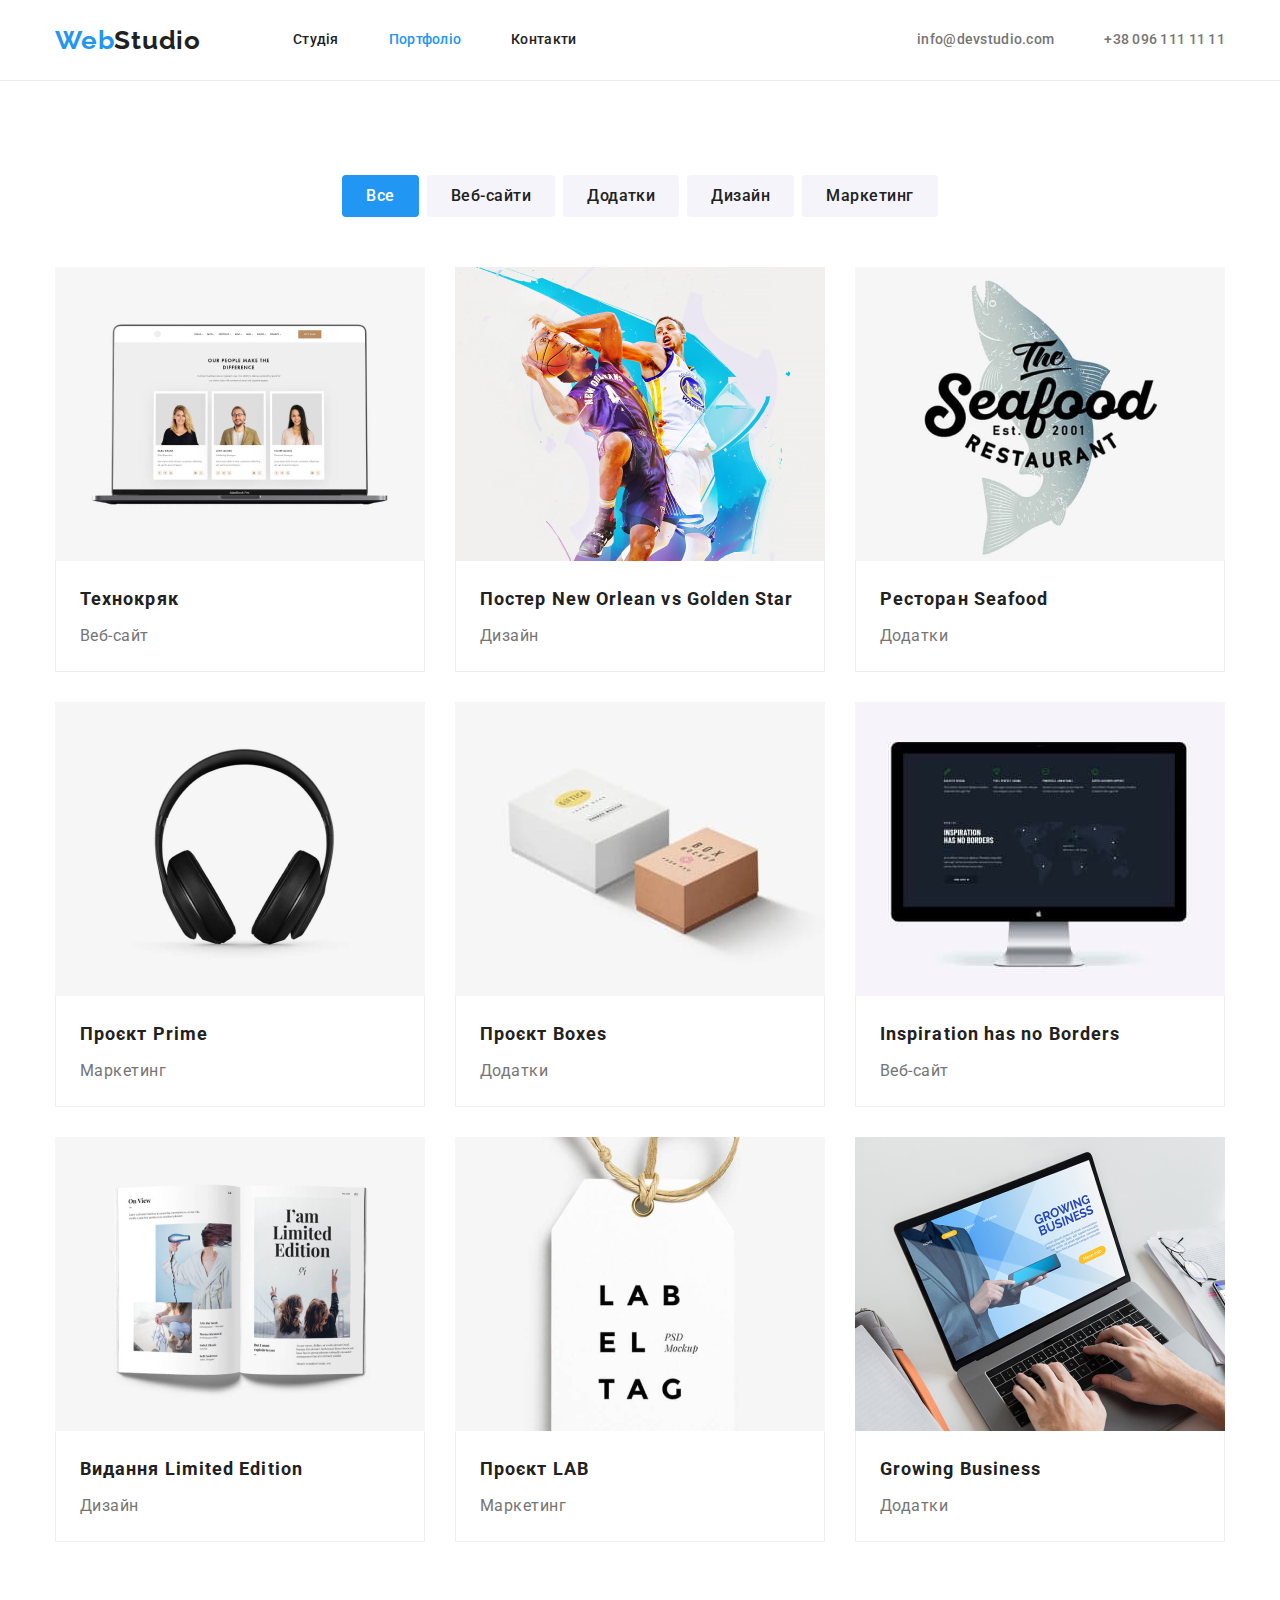
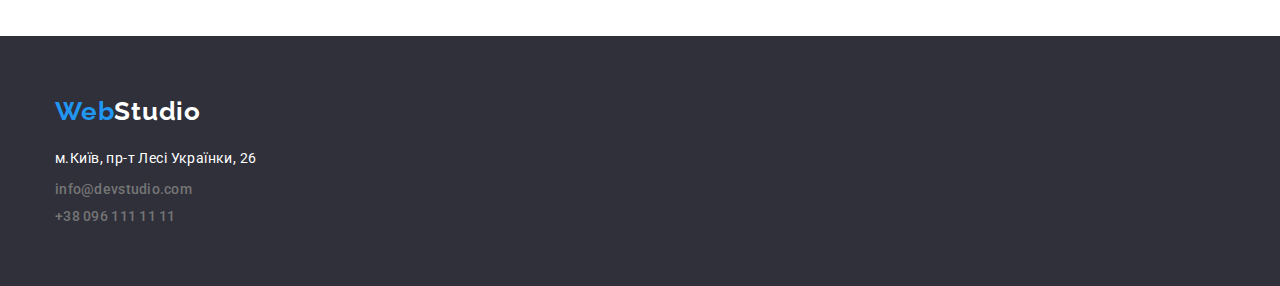
==== portfolio.html @ dbe396f9 "Initial commit" ====
<!DOCTYPE html>
<html lang="uk">
  <head>
    <meta charset="UTF-8" />
    <meta http-equiv="X-UA-Compatible" content="IE=edge" />
    <meta name="viewport" content="width=device-width, initial-scale=1.0" />
    <title>Портфоліо</title>

    <link rel="preconnect" href="https://fonts.googleapis.com" />
    <link rel="preconnect" href="https://fonts.gstatic.com" crossorigin />
    <link
      href="https://fonts.googleapis.com/css2?family=Raleway:wght@700&family=Roboto:wght@400;500;700;900&display=swap"
      rel="stylesheet"
    />
    <link
      rel="stylesheet"
      href="https://cdnjs.cloudflare.com/ajax/libs/modern-normalize/1.1.0/modern-normalize.min.css"
    />
    <link rel="stylesheet" href="./css/styles.css" />
  </head>

  <body>
    <header class="header">
      <!--Навігація сайту-->
      <div class="container header-container">
        <nav class="main-nav">
          <a href="./index.html" class="logo"> Web<span class="logo-header">Studio</span> </a>
          <ul class="site-nav">
            <li class="item"><a class="link" href="./index.html">Студія</a></li>
            <li class="item"><a class="link current" href="./portfolio.html">Портфоліо</a></li>
            <li class="item"><a class="link" href="">Контакти</a></li>
          </ul>
        </nav>

        <ul class="auth-nav">
          <li class="item">
            <a class="contact" href="mailto:info@devstudio.com">info@devstudio.com</a>
          </li>
          <li class="item"><a class="contact" href="tel:+380961111111">+38 096 111 11 11</a></li>
        </ul>
      </div>
    </header>

    <main>
      <!--Фільтр-->
      <section class="section option">
        <div class="container">
          <ul class="option-list">
            <li class="option-item">
              <button class="option-btn active" type="button">Все</button>
            </li>
            <li class="option-item"><button class="option-btn" type="button">Веб-сайти</button></li>
            <li class="option-item"><button class="option-btn" type="button">Додатки</button></li>
            <li class="option-item"><button class="option-btn" type="button">Дизайн</button></li>
            <li class="option-item"><button class="option-btn" type="button">Маркетинг</button></li>
          </ul>

          <!--Приклади робіт-->
          <ul class="portfolio">
            <li class="portfolio-item">
              <a class="portfolio-link" href="">
                <img class="portfolio-img" src="./images/pf-techno.jpg" alt="Люди" width="370" />
                <div class="portfolio-wrap">
                  <h2 class="portfolio-title">Технокряк</h2>
                  <p class="portfolio-text">Веб-сайт</p>
                </div>
              </a>
            </li>
            <li class="portfolio-item">
              <a class="portfolio-link" href="">
                <img
                  class="portfolio-img"
                  src="./images/pf-poster.jpg"
                  alt="Баскетбол"
                  width="370"
                />
                <div class="portfolio-wrap">
                  <h2 class="portfolio-title">Постер New Orlean vs Golden Star</h2>
                  <p class="portfolio-text">Дизайн</p>
                </div>
              </a>
            </li>
            <li class="portfolio-item">
              <a class="portfolio-link" href="">
                <img
                  class="portfolio-img"
                  src="./images/pf-seafood.jpg"
                  alt="Ресторан"
                  width="370"
                />
                <div class="portfolio-wrap">
                  <h2 class="portfolio-title">Ресторан Seafood</h2>
                  <p class="portfolio-text">Додатки</p>
                </div>
              </a>
            </li>
            <li class="portfolio-item">
              <a class="portfolio-link" href="">
                <img
                  class="portfolio-img"
                  src="./images/pf-prime.jpg"
                  alt="Навушники"
                  width="370"
                />
                <div class="portfolio-wrap">
                  <h2 class="portfolio-title">Проєкт Prime</h2>
                  <p class="portfolio-text">Маркетинг</p>
                </div>
              </a>
            </li>
            <li class="portfolio-item">
              <a class="portfolio-link" href="">
                <img class="portfolio-img" src="./images/pf-box.jpg" alt="Коробки" width="370" />
                <div class="portfolio-wrap">
                  <h2 class="portfolio-title">Проєкт Boxes</h2>
                  <p class="portfolio-text">Додатки</p>
                </div>
              </a>
            </li>
            <li class="portfolio-item">
              <a class="portfolio-link" href="">
                <img
                  class="portfolio-img"
                  src="./images/pf-inspiration.jpg"
                  alt="Монітор"
                  width="370"
                />
                <div class="portfolio-wrap">
                  <h2 class="portfolio-title">Inspiration has no Borders</h2>
                  <p class="portfolio-text">Веб-сайт</p>
                </div>
              </a>
            </li>
            <li class="portfolio-item">
              <a class="portfolio-link" href="">
                <img class="portfolio-img" src="./images/pf-le.jpg" alt="Журнал" width="370" />
                <div class="portfolio-wrap">
                  <h2 class="portfolio-title">Видання Limited Edition</h2>
                  <p class="portfolio-text">Дизайн</p>
                </div>
              </a>
            </li>
            <li class="portfolio-item">
              <a class="portfolio-link" href="">
                <img class="portfolio-img" src="./images/pf-lab.jpg" alt="Бірка" width="370" />
                <div class="portfolio-wrap">
                  <h2 class="portfolio-title">Проєкт LAB</h2>
                  <p class="portfolio-text">Маркетинг</p>
                </div>
              </a>
            </li>
            <li class="portfolio-item">
              <a class="portfolio-link" href="">
                <img class="portfolio-img" src="./images/pf-gb.jpg" alt="Бізнес" width="370" />
                <div class="portfolio-wrap">
                  <h2 class="portfolio-title">Growing Business</h2>
                  <p class="portfolio-text">Додатки</p>
                </div>
              </a>
            </li>
          </ul>
        </div>
      </section>
    </main>

    <footer class="footer">
      <div class="container">
        <a class="logo" href="./index.html"> Web<span class="accent-footer">Studio</span> </a>
        <address class="address">м.Київ, пр-т Лесі Українки, 26</address>
        <ul class="footer-link">
          <li class="footer-item">
            <a class="contact" href="mailto:info@devstudio.com">info@devstudio.com</a>
          </li>
          <li class="footer-item">
            <a class="contact" href="tel:+380961111111">+38 096 111 11 11</a>
          </li>
        </ul>
      </div>
    </footer>
  </body>
</html>
---- css/styles.css ----
:root {
  --primary-text-color: #757575;
  /*основний колір*/
  --accent-color: #2196F3;
  /*колір hover, focus, button*/
  --title-text-color: #212121;
  /*колір заголовків*/
  --white-color: #FFFFFF;
  --baner-color: #2F303A;
  --button-color: #F5F4FA;
}

body {
  color: var(--primary-text-color);
  font-family: 'Roboto', sans-serif;
}

/* Утиліти */
li {
  list-style-type: none;
  /*Видалено маркери списку*/
}

*,
*::before,
*::after {
  box-sizing: border-box;
}

.container {
  width: 1200px;
  margin-left: auto;
  margin-right: auto;
  padding-left: 15px;
  padding-right: 15px; 
}

h1,
h2,
h3,
h4,
h5,
p,
ul {
  margin-top: 0;
  margin-bottom: 0;
  padding: 0;
}

.section {
  padding-top: 94px;
  padding-bottom: 94px;
}

/*Header Logo*/

.header {
  border-bottom: 1px solid #ECECEC;

  background-color: var(--white-color);
}

.header-container {
  display: flex;
  align-content: center;
}

.main-nav {
  display: flex;
  align-items: center;
}

.logo {
  width: 145px;

  color: var(--accent-color);

  font-family: 'Raleway';
  font-weight: 700;
  font-size: 26px;
  line-height: 1.19;
  letter-spacing: 0.03em;
  text-decoration: none;
}

.logo-header {
  color: var(--title-text-color);
}

.accent-footer {
  color: var(--white-color);
}

/*Header Nav*/

.site-nav {
  display: flex;
  padding: 0;
  margin-left: 93px;
}

.site-nav .link {
  display: block;
  padding-top: 32px;
  padding-bottom: 32px;

  color: var(--title-text-color);

  font-weight: 500;
  font-size: 14px;
  line-height: 1.14;
  letter-spacing: 0.02em;
  text-decoration: none;
}

.site-nav .link:hover {
  color: var(--accent-color);
}

.site-nav .link:focus {
  color: var(--accent-color);
}

.site-nav .link.current {
  color: var(--accent-color);
}

.site-nav .item:not(:last-child) {
  margin-right: 50px;
}

.auth-nav {
  display: flex;
  padding: 0;
  margin-left: auto;
}

.auth-nav .contact {
  display: block;
  padding-top: 32px;
  padding-bottom: 32px;

  color: var(--primary-text-color);

  font-weight: 500;
  font-size: 14px;
  line-height: 1.14;
  letter-spacing: 0.02em;
  text-decoration: none;
}

.auth-nav .contact:hover {
  color: var(--accent-color);
}

.auth-nav .contact:focus {
  color: var(--accent-color);
}

.auth-nav .item:not(:last-child) {
  margin-right: 50px;
}

/*Footer*/
.footer {
  padding-top: 60px;
  padding-bottom: 60px;
  background-color: var(--baner-color);
}

.address {
  margin-top: 20px;

  color: var(--white-color);

  font-style: normal;
  font-size: 14px;
  line-height: 1.71;
  letter-spacing: 0.03em;
}

.footer-link {
  margin-top: 9px;
}

.footer-link .contact {
  color: var(--primary-text-color);

  font-weight: 500;
  font-size: 14px;
  line-height: 1.14;
  letter-spacing: 0.02em;
  text-decoration: none;
}

.footer-link .contact:hover {
  color: var(--accent-color);
}

.footer-link .contact:focus {
  color: var(--accent-color);
}

.footer-item:not(:first-child) {
  margin-top: 9px;
}

/*Main Studio*/

/*Hero*/
.hero {
  padding-top: 200px;
  padding-bottom: 200px;
  text-align: center;
  background-color: var(--baner-color);
}

.hero-title {
  margin-bottom: 30px;

  color: var(--white-color);

  font-weight: 900;
  font-size: 44px;
  line-height: 1.36;
  letter-spacing: 0.06em;
  text-transform: uppercase;
}

.hero-btn {
  min-width: 200px;
  padding-top: 10px;
  padding-left: 32px;
  padding-right: 32px;
  padding-bottom: 10px;
  border-radius: 4px;
  border: none;

  background-color: var(--accent-color);
  color: var(--white-color);

  font-family: inherit;
  font-weight: 700;
  font-size: 16px;
  line-height: 1.88;
  letter-spacing: 0.06em;
  cursor: pointer;

  box-shadow: 0px 4px 4px rgba(0, 0, 0, 0.15);
}

/*Benefits*/

.benefits {
  padding-bottom: 47px;
}

.benefits-list {
  display: flex;
  flex-wrap: wrap;  
}

.benefits-item {
  width: 270px;
  margin-right: 30px;
}

.benefits-item:last-child {
  margin-right: 0;
}

.benefits-subtitle {
  margin-bottom: 10px;

  color: var(--title-text-color);

  font-weight: 700;
  font-size: 14px;
  line-height: 1.14;
  letter-spacing: 0.03em;
  text-transform: uppercase;
}

.benefits-text {
  font-size: 14px;
  line-height: 1.71;
  letter-spacing: 0.03em;
}

/*Works*/
.work {
  padding-top: 47px;
}

.work-title {
  margin-bottom: 50px;

  color: var(--title-text-color);

  font-weight: 700;
  font-size: 36px;
  line-height: 1.17;
  text-align: center;
  letter-spacing: 0.03em;
}

.work-list {
  display: flex;
}

.work-item {
  width: 370px;
}

.work-item:not(:last-child) {
  margin-right: 30px;
}

/*Team*/
.team {
  background-color: var(--button-color);
}

.team-title {
  margin-bottom: 50px;

  color: var(--title-text-color);

  font-weight: 700;
  font-size: 36px;
  line-height: 1.17;
  text-align: center;
  letter-spacing: 0.03em;
}

.team-list {
  display: flex;
}

.team-item {
  width: 270px;
  background-color: var(--white-color);
}

.team-item:not(:last-child) {
  margin-right: 30px;
}

.team-foto {
  display: block;
}

.team-wrap {
  padding: 30px 0;
}

.team-name {
  margin-bottom: 10px;

  color: var(--title-text-color);

  font-weight: 500;
  font-size: 16px;
  line-height: 1.19;
  letter-spacing: 0.03em;
  text-align: center;
}

.team-position {
  font-size: 16px;
  line-height: 1.19;
  letter-spacing: 0.03em;
  text-align: center;
}


/*Portfolio*/
.option-list {
  display: flex;
  margin-bottom: 50px;
  justify-content: center;
}

.option-item:not(:last-child) {
  margin-right: 8px;
}

.option-btn {
  padding-top: 6px;
  padding-left: 22px;
  padding-right: 22px;
  padding-bottom: 6px;
  border-radius: 4px;
  border-color: transparent;

  background-color: var(--button-color);
  color: var(--title-text-color);

  font-family: inherit;
  font-weight: 500;
  font-size: 16px;
  line-height: 1.62;
  letter-spacing: 0.03em;
  cursor: pointer;
}

.active {
  background-color: var(--accent-color);
  color: var(--white-color);
}

.option-btn:hover {
  background-color: var(--accent-color);
  color: var(--white-color);
}

.portfolio {
  display: flex;
  flex-wrap: wrap;
  margin-left: -30px;
  margin-top: -30px;
}

.portfolio-item {
  flex-basis: calc(100% / 3 - 60px);
  margin-left: 30px;
  margin-top: 30px;
}

.portfolio-link {
  text-decoration: none;
}

.portfolio-img {
  display: block;  
}

.portfolio-wrap {
  padding:20px 24px;
  border: 1px solid #EEEEEE;
  border-top: none;
  }

.portfolio-title {
  margin-bottom: 4px;

  color: var(--title-text-color);

  font-weight: 700;
  font-size: 18px;
  line-height: 2;
  letter-spacing: 0.06em;
}

.portfolio-text {
  color: var(--primary-text-color);

  font-size: 16px;
  line-height: 1.88;
  letter-spacing: 0.03em;
}
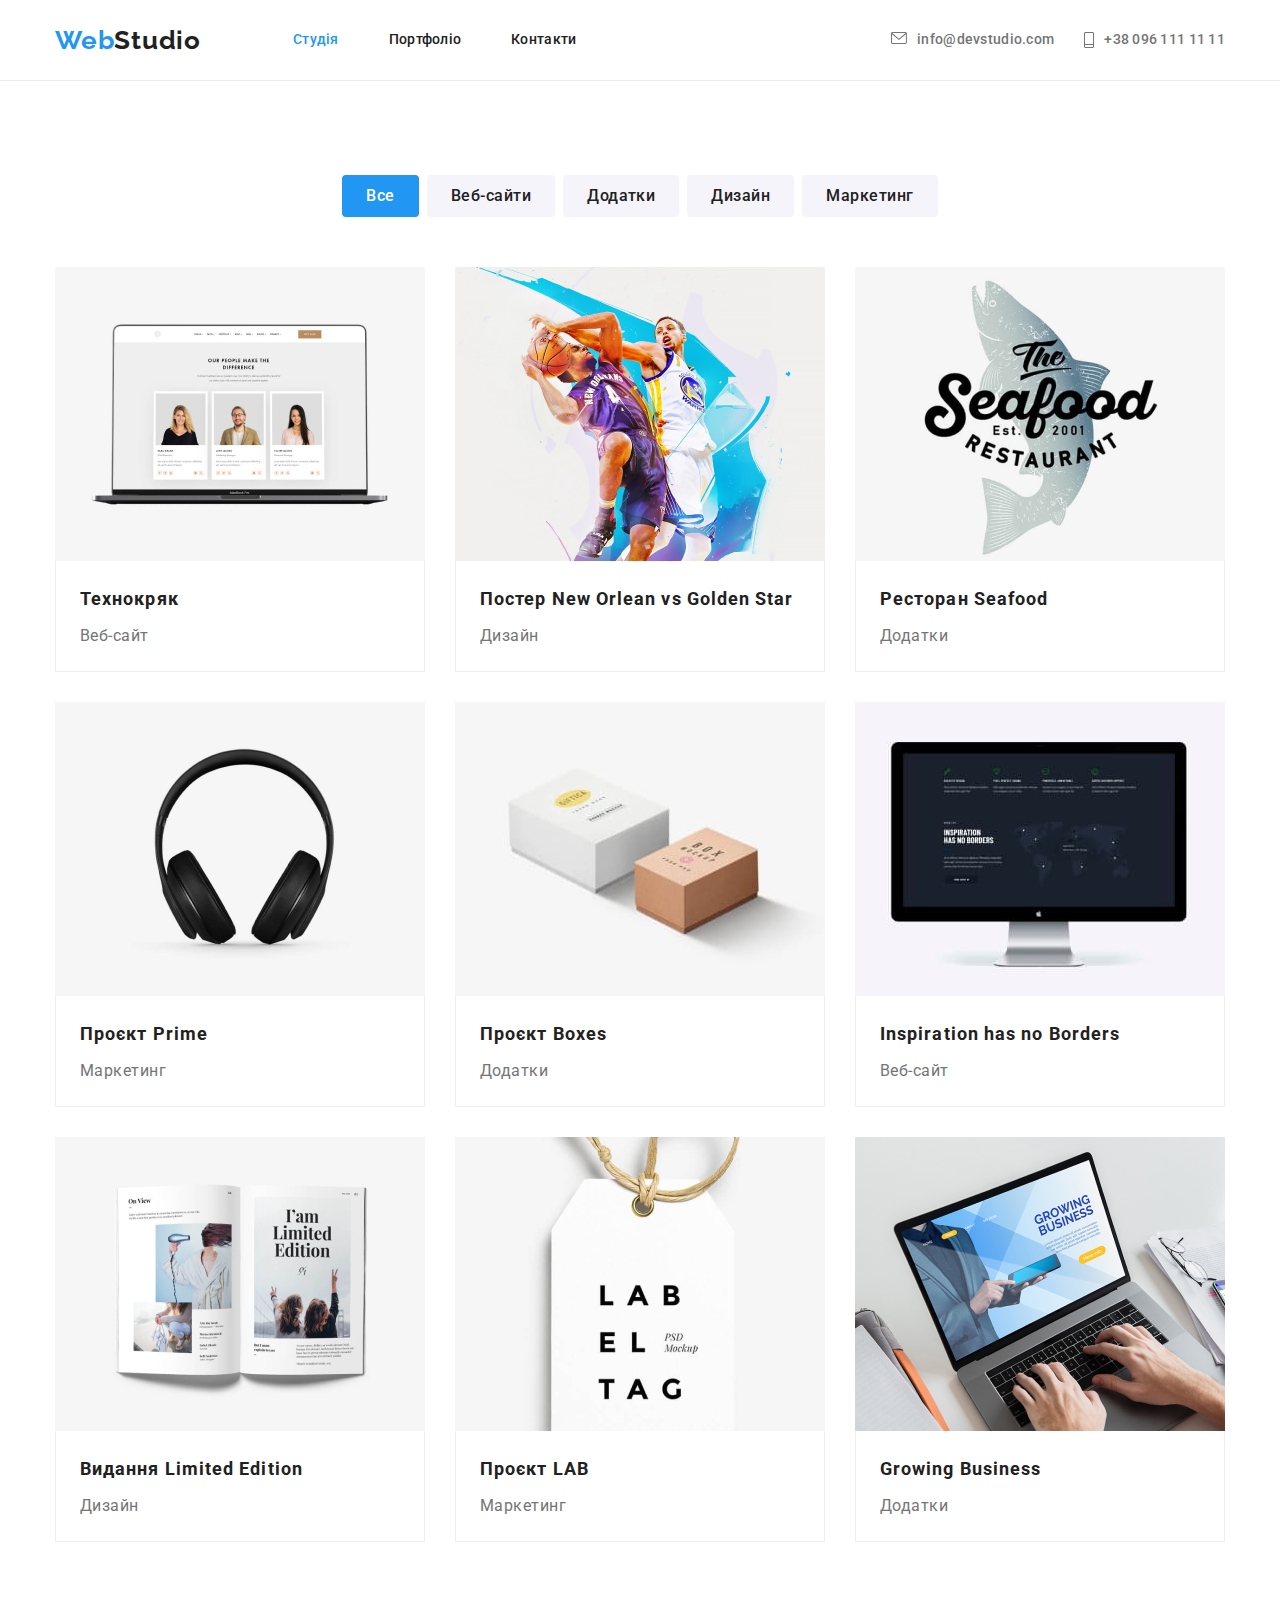
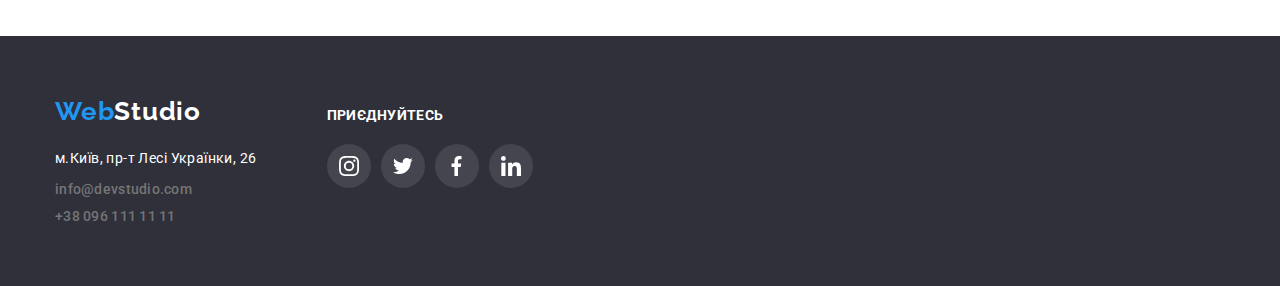
==== commit ba5ad058: "add effects" ====
--- a/portfolio.html
+++ b/portfolio.html
@@ -26,17 +26,29 @@
         <nav class="main-nav">
           <a href="./index.html" class="logo"> Web<span class="logo-header">Studio</span> </a>
           <ul class="site-nav">
-            <li class="item"><a class="link" href="./index.html">Студія</a></li>
-            <li class="item"><a class="link current" href="./portfolio.html">Портфоліо</a></li>
+            <li class="item"><a class="link current" href="./index.html">Студія</a></li>
+            <li class="item"><a class="link" href="./portfolio.html">Портфоліо</a></li>
             <li class="item"><a class="link" href="">Контакти</a></li>
           </ul>
         </nav>
 
         <ul class="auth-nav">
           <li class="item">
-            <a class="contact" href="mailto:info@devstudio.com">info@devstudio.com</a>
+            <a class="contact" href="mailto:info@devstudio.com">
+              <svg class="icon-header" width="16px" height="12px">
+                <use href="./images/icons.svg#icon-mail"></use>
+              </svg>
+              info@devstudio.com
+            </a>
           </li>
-          <li class="item"><a class="contact" href="tel:+380961111111">+38 096 111 11 11</a></li>
+          <li class="item">
+            <a class="contact" href="tel:+380961111111">
+              <svg class="icon-header" width="10px" height="16px">
+                <use href="./images/icons.svg#icon-phone"></use>
+              </svg>
+              +38 096 111 11 11
+            </a>
+          </li>
         </ul>
       </div>
     </header>
@@ -164,17 +176,52 @@
     </main>
 
     <footer class="footer">
-      <div class="container">
-        <a class="logo" href="./index.html"> Web<span class="accent-footer">Studio</span> </a>
-        <address class="address">м.Київ, пр-т Лесі Українки, 26</address>
-        <ul class="footer-link">
-          <li class="footer-item">
-            <a class="contact" href="mailto:info@devstudio.com">info@devstudio.com</a>
-          </li>
-          <li class="footer-item">
-            <a class="contact" href="tel:+380961111111">+38 096 111 11 11</a>
-          </li>
-        </ul>
+      <div class="container footer-container">
+        <div class="footer-info">
+          <a class="logo" href="./index.html"> Web<span class="accent-footer">Studio</span> </a>
+          <address class="address">м.Київ, пр-т Лесі Українки, 26</address>
+          <ul class="footer-link">
+            <li class="footer-item">
+              <a class="contact" href="mailto:info@devstudio.com">info@devstudio.com</a>
+            </li>
+            <li class="footer-item">
+              <a class="contact" href="tel:+380961111111">+38 096 111 11 11</a>
+            </li>
+          </ul>
+        </div>
+        <div class="join-container">
+          <span class="footer-join">Приєднуйтесь</span>
+          <ul class="footer-socials-list">
+            <li class="footer-socials-item">
+              <a class="footer-socials-link" href="">
+                <svg class="footer-socials-icon" width="20px" height="20px">
+                  <use href="./images/icons.svg#icon-instagram"></use>
+                </svg>
+              </a>
+            </li>
+            <li class="footer-socials-item">
+              <a class="footer-socials-link" href="">
+                <svg class="footer-socials-icon" width="20px" height="20px">
+                  <use href="./images/icons.svg#icon-twitter"></use>
+                </svg>
+              </a>
+            </li>
+            <li class="footer-socials-item">
+              <a class="footer-socials-link" href="">
+                <svg class="footer-socials-icon" width="20px" height="20px">
+                  <use href="./images/icons.svg#icon-facebook"></use>
+                </svg>
+              </a>
+            </li>
+            <li class="footer-socials-item">
+              <a class="footer-socials-link" href="">
+                <svg class="footer-socials-icon" width="20px" height="20px">
+                  <use href="./images/icons.svg#icon-linkedin"></use>
+                </svg>
+              </a>
+            </li>
+          </ul>
+        </div>
       </div>
     </footer>
   </body>
--- a/css/styles.css
+++ b/css/styles.css
@@ -8,6 +8,8 @@
   --white-color: #FFFFFF;
   --baner-color: #2F303A;
   --button-color: #F5F4FA;
+  --icon-color:#AFB1B8;
+  --bg-color-icon:#FFFFFF1A;
 }
 
 body {
@@ -95,7 +97,6 @@
 
 .site-nav {
   display: flex;
-  padding: 0;
   margin-left: 93px;
 }
 
@@ -131,17 +132,18 @@
 
 .auth-nav {
   display: flex;
-  padding: 0;
   margin-left: auto;
+  align-items: center;
+  justify-content: center;
 }
 
 .auth-nav .contact {
-  display: block;
+  display: inline-flex;
   padding-top: 32px;
   padding-bottom: 32px;
-
-  color: var(--primary-text-color);
-
+  
+  color: inherit;
+  
   font-weight: 500;
   font-size: 14px;
   line-height: 1.14;
@@ -149,6 +151,12 @@
   text-decoration: none;
 }
 
+.icon-header {
+  display: inline-block;
+  margin-right: 10px;
+  fill: currentColor;  
+}
+
 .auth-nav .contact:hover {
   color: var(--accent-color);
 }
@@ -158,7 +166,7 @@
 }
 
 .auth-nav .item:not(:last-child) {
-  margin-right: 50px;
+  margin-right: 30px;
 }
 
 /*Footer*/
@@ -170,7 +178,7 @@
 
 .address {
   margin-top: 20px;
-
+  
   color: var(--white-color);
 
   font-style: normal;
@@ -205,14 +213,79 @@
   margin-top: 9px;
 }
 
+.footer-container {
+  display: flex;
+}
+
+.join-container {
+  display: flex;
+  flex-direction: column;
+  margin-left: 70px;
+  padding-top: 12px;
+}
+
+.footer-join {
+  margin-bottom: 20px;
+
+  color: var(--white-color);
+
+  font-family: 'Roboto';
+  font-weight: 700;
+  font-size: 14px;
+  line-height: 1.14;
+  letter-spacing: 0.03em;
+  text-transform: uppercase;
+}
+  
+.footer-socials-list {
+  display: flex;
+  gap: 10px;
+}
+
+.footer-socials-link {
+  display: flex;
+  align-items: center;
+  justify-content: center;
+  border-radius: 50%;
+
+  width: 44px;
+  height: 44px;
+
+  background-color: var(--bg-color-icon);
+}
+
+.footer-socials-link:hover {
+  background-color: var(--accent-color);
+}
+
+.footer-socials-link:focus {
+  background-color: var(--accent-color);
+}
+
+.footer-socials-icon {
+  fill: var(--white-color);
+}
+
 /*Main Studio*/
 
 /*Hero*/
 .hero {
   padding-top: 200px;
   padding-bottom: 200px;
-  text-align: center;
+  margin-left: auto;
+  margin-right: auto;
+  max-width: 1600px;
+  
   background-color: var(--baner-color);
+  background-image: linear-gradient(to right,
+       rgba(47, 48, 58, 0.4),
+       rgba(47, 48, 58, 0.4)),
+       url(../images/banner.jpg);      
+  background-repeat: no-repeat;
+  background-position: center;
+  background-size: cover;
+
+  text-align: center;  
 }
 
 .hero-title {
@@ -255,6 +328,27 @@
   padding-bottom: 47px;
 }
 
+.container-benefits {
+  display: flex;
+  align-items: center;
+  justify-content: center;
+  margin-bottom: 30px;
+
+  min-height: 120px;
+
+  border-radius: 4px;
+  border: transparent;
+
+  background-color: var(--button-color);
+}
+
+.benefits-icon {
+  width: 70px;
+  height: 70px;
+
+  color: var(--title-text-color);
+}
+
 .benefits-list {
   display: flex;
   flex-wrap: wrap;  
@@ -339,7 +433,11 @@
 
 .team-item {
   width: 270px;
+
   background-color: var(--white-color);
+
+  box-shadow: 0px 1px 3px rgba(0, 0, 0, 0.12), 0px 1px 1px rgba(0, 0, 0, 0.14), 0px 2px 1px rgba(0, 0, 0, 0.2);
+  border-radius: 0px 0px 4px 4px;
 }
 
 .team-item:not(:last-child) {
@@ -351,7 +449,8 @@
 }
 
 .team-wrap {
-  padding: 30px 0;
+  padding-top:30px;
+  padding-bottom: 30px;
 }
 
 .team-name {
@@ -367,12 +466,105 @@
 }
 
 .team-position {
+  margin-bottom: 16px;
+
   font-size: 16px;
   line-height: 1.19;
   letter-spacing: 0.03em;
   text-align: center;
 }
 
+.team-socials-list {
+  display: flex;
+  gap: 10px;
+  align-items: center;
+  justify-content: center;
+}
+
+.team-socials-link {
+  display: flex;
+  align-items: center;
+  justify-content: center;
+  border-radius: 50%;
+    
+  width: 44px;
+  height: 44px;
+}
+
+.socials-icon {
+  fill:var(--icon-color);
+}
+
+.team-socials-link:hover .socials-icon {
+  fill: var(--white-color);
+
+}
+
+.team-socials-link:focus .socials-icon {
+  fill: var(--white-color);
+}
+
+.team-socials-link:hover {
+  background-color: var(--accent-color);
+}
+
+.team-socials-link:focus {
+  background-color: var(--accent-color);
+}
+
+/* Clients */
+.clients-title {
+  margin-bottom: 50px;
+
+  color: var(--title-text-color);
+
+  font-weight: 700;
+  font-size: 36px;
+  line-height: 1.17;
+  text-align: center;
+  letter-spacing: 0.03em;
+}
+
+.clients-list {
+  display: flex;
+  gap: 30px;
+}
+
+.clients-link {
+  display: flex;
+  align-items: center;
+  justify-content: center;
+
+  color: var(--icon-color);
+
+  width: 170px;
+  height: 92px; 
+ 
+  border: 1px solid var(--icon-color);
+  border-radius: 4px;  
+  
+  text-decoration: none;
+}
+
+.clients-icon {
+  fill: currentColor;
+}
+
+.clients-link:hover .clients-icon {
+  fill: var(--accent-color);
+}
+
+.clients-icon:focus {
+  fill: var(--accent-color);
+}
+
+.clients-link:hover {
+  border-color: var(--accent-color);
+}
+
+.clients-link:focus {
+  border-color: var(--accent-color);
+}
 
 /*Portfolio*/
 .option-list {
@@ -427,8 +619,12 @@
   margin-top: 30px;
 }
 
+.portfolio-item:hover {
+  box-shadow: 0px 1px 1px rgba(0, 0, 0, 0.12), 0px 4px 4px rgba(0, 0, 0, 0.06), 1px 4px 6px rgba(0, 0, 0, 0.16);
+}
+
 .portfolio-link {
-  text-decoration: none;
+  text-decoration: none;  
 }
 
 .portfolio-img {
@@ -458,4 +654,7 @@
   font-size: 16px;
   line-height: 1.88;
   letter-spacing: 0.03em;
-}+}
+
+
+
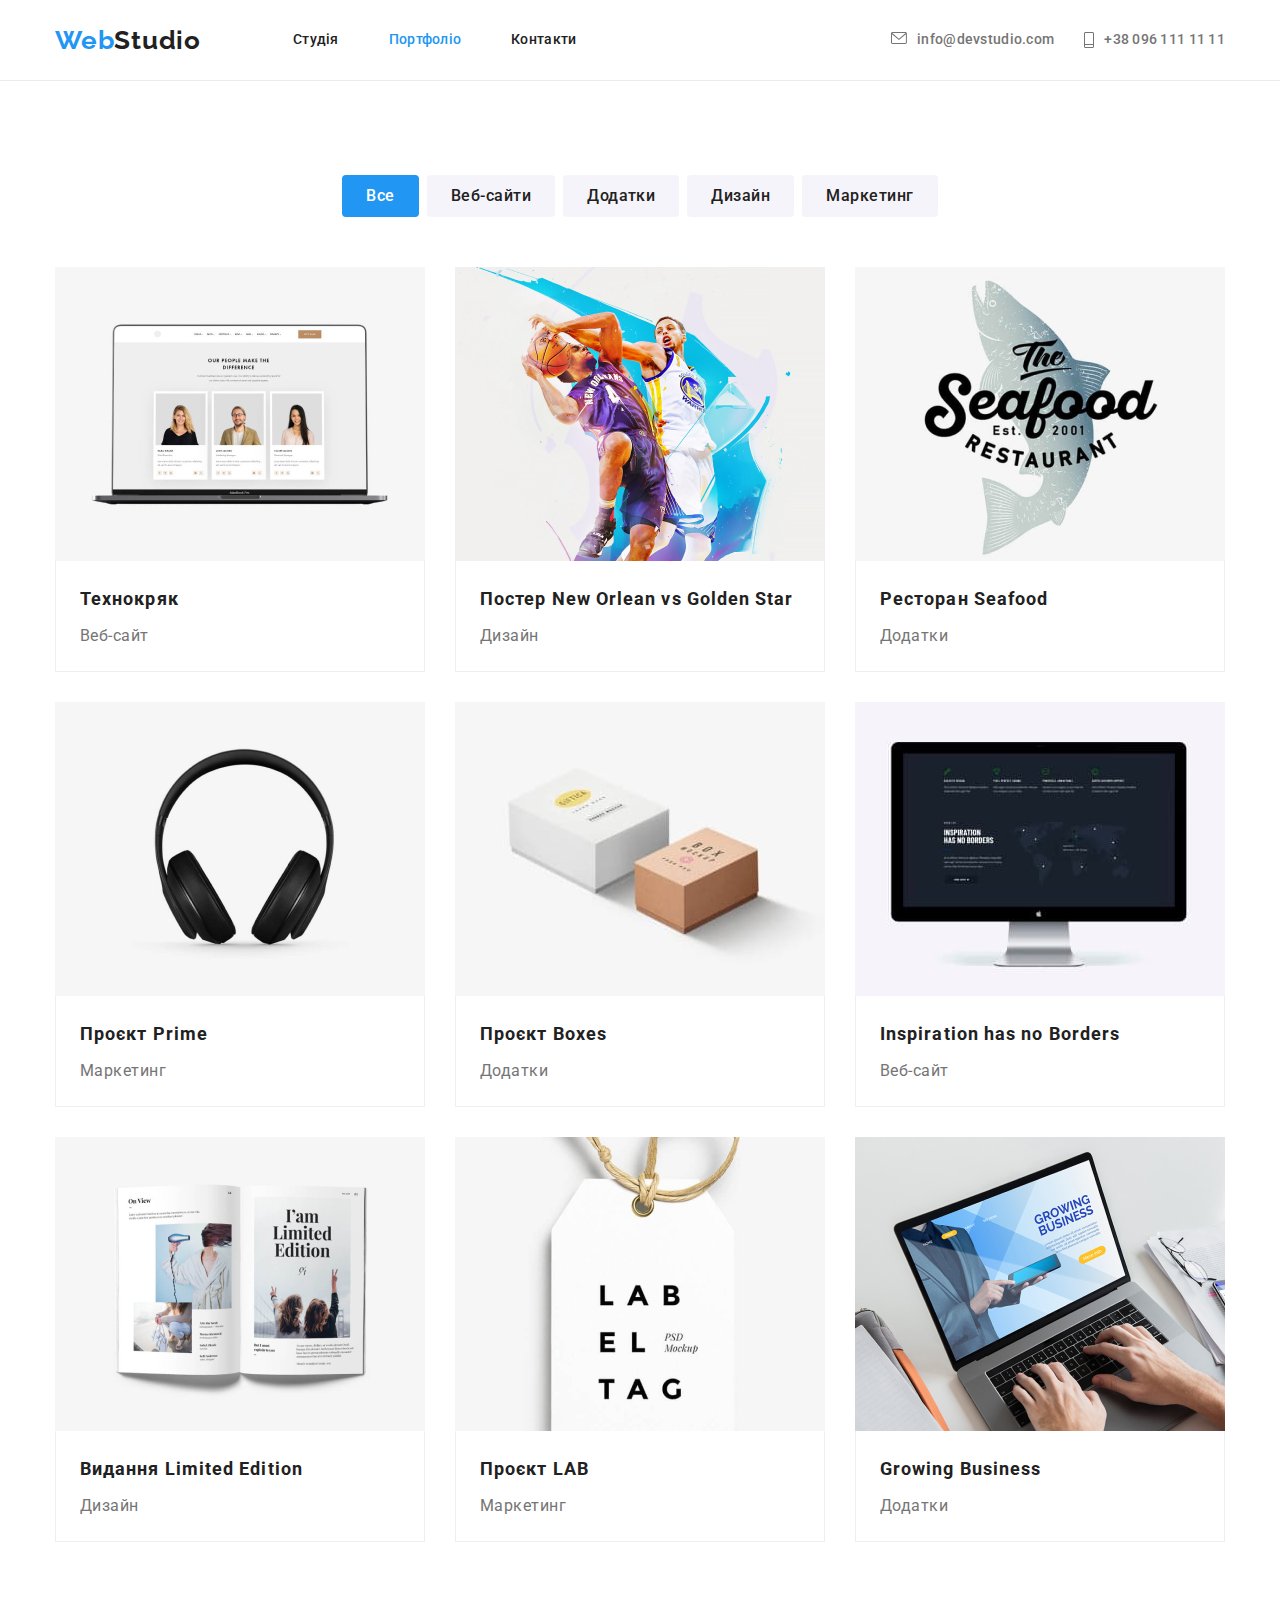
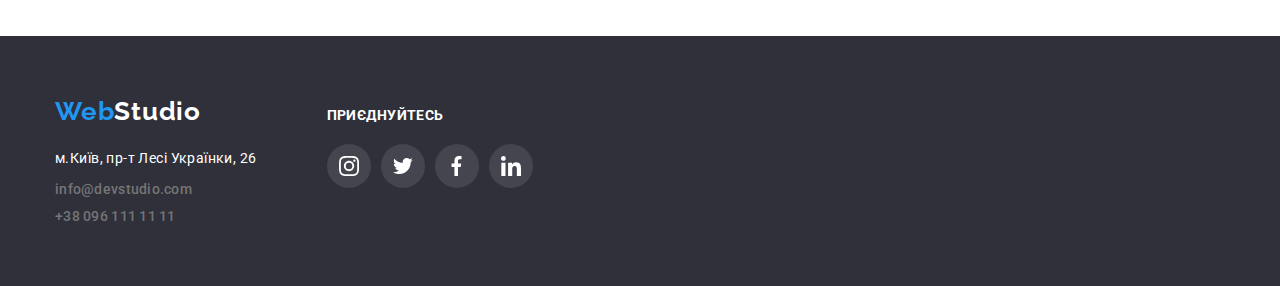
==== commit 00c1d5c2: "Update portfolio.html" ====
--- a/portfolio.html
+++ b/portfolio.html
@@ -26,8 +26,8 @@
         <nav class="main-nav">
           <a href="./index.html" class="logo"> Web<span class="logo-header">Studio</span> </a>
           <ul class="site-nav">
-            <li class="item"><a class="link current" href="./index.html">Студія</a></li>
-            <li class="item"><a class="link" href="./portfolio.html">Портфоліо</a></li>
+            <li class="item"><a class="link" href="./index.html">Студія</a></li>
+            <li class="item"><a class="link current" href="./portfolio.html">Портфоліо</a></li>
             <li class="item"><a class="link" href="">Контакти</a></li>
           </ul>
         </nav>
--- a/css/styles.css
+++ b/css/styles.css
@@ -554,7 +554,7 @@
   fill: var(--accent-color);
 }
 
-.clients-icon:focus {
+.clients-link:focus .clients-icon {
   fill: var(--accent-color);
 }
 
